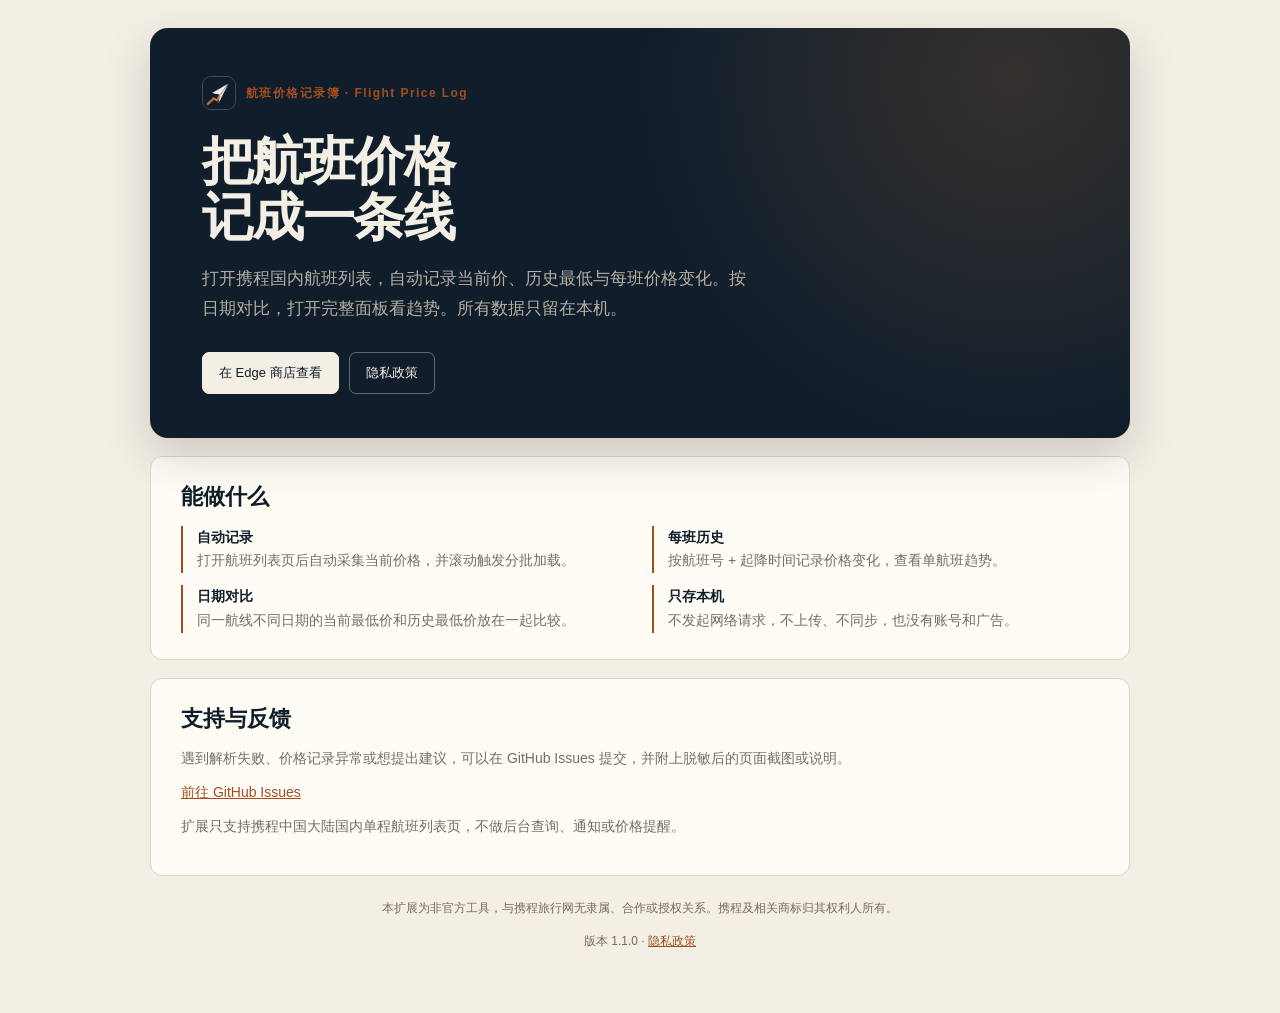
==== docs/index.html @ 9f441689 "docs: 增加产品落地页与商店促销磁贴 - 新增 GitHub Pages 产品页，修复 Partner Center 网站与支持 URL - 新增 1400×560 大型促销磁贴和 440×280" ====
<!DOCTYPE html>
<html lang="zh-CN">
<head>
  <meta charset="utf-8">
  <meta name="viewport" content="width=device-width, initial-scale=1">
  <title>航班价格记录簿 · Flight Price Log</title>
  <meta name="description" content="在携程国内航班列表页记录机票价格，按航班查看历史趋势与日期对比。数据只保存在本机。">
  <style>
    :root {
      color-scheme: light;
      --ink: #101e2b;
      --paper: #f4efe4;
      --surface: #fffcf5;
      --muted: #756d61;
      --copper: #a34d1f;
      --border: #ded5c6;
      --serif: "Songti SC", "STSong", "SimSun", "Noto Serif SC", Georgia, serif;
    }
    * { box-sizing: border-box; }
    html, body { margin: 0; }
    body {
      color: var(--ink);
      font: 16px/1.7 "Microsoft YaHei UI", "Microsoft YaHei", "PingFang SC", sans-serif;
      background: var(--paper);
    }
    main { width: min(980px, calc(100% - 40px)); margin: 0 auto; padding: 28px 0 48px; }
    .hero {
      position: relative;
      overflow: hidden;
      padding: 48px 52px 44px;
      color: var(--paper);
      background:
        radial-gradient(circle at 88% 12%, rgba(201, 123, 60, 0.2), transparent 40%),
        var(--ink);
      border-radius: 18px;
      box-shadow: 0 18px 48px rgba(16, 30, 43, 0.18);
    }
    .brand {
      display: flex;
      align-items: center;
      gap: 10px;
      color: var(--copper);
      font-size: 12px;
      font-weight: 600;
      letter-spacing: 0.12em;
    }
    .brand img {
      width: 34px;
      height: 34px;
      border: 1px solid rgba(244, 239, 228, 0.22);
      border-radius: 9px;
    }
    h1 {
      margin: 24px 0 0;
      font-family: var(--serif);
      font-size: 52px;
      line-height: 1.08;
      letter-spacing: -0.03em;
    }
    .lede {
      max-width: 560px;
      margin: 18px 0 0;
      color: #b6afa2;
      font-size: 17px;
      line-height: 1.75;
    }
    .actions {
      display: flex;
      flex-wrap: wrap;
      gap: 10px;
      margin-top: 28px;
    }
    .button {
      display: inline-block;
      padding: 9px 16px;
      color: var(--paper);
      font-size: 13px;
      text-decoration: none;
      border: 1px solid rgba(244, 239, 228, 0.35);
      border-radius: 7px;
    }
    .button.primary {
      color: var(--ink);
      background: var(--paper);
      border-color: var(--paper);
    }
    .button:hover { border-color: var(--copper); }
    .button.primary:hover { background: #fff; }
    section {
      margin-top: 18px;
      padding: 26px 30px;
      background: var(--surface);
      border: 1px solid var(--border);
      border-radius: 12px;
    }
    h2 {
      margin: 0 0 14px;
      font-family: var(--serif);
      font-size: 22px;
      line-height: 1.3;
    }
    .features {
      display: grid;
      grid-template-columns: repeat(2, minmax(0, 1fr));
      gap: 12px 24px;
      margin: 0;
      padding: 0;
      list-style: none;
    }
    .features li {
      padding-left: 14px;
      border-left: 2px solid var(--copper);
      color: var(--muted);
      font-size: 14px;
    }
    .features strong { display: block; color: var(--ink); font-weight: 600; }
    .support a, .footer a { color: var(--copper); }
    .support p { margin: 0 0 10px; color: var(--muted); font-size: 14px; }
    .footer {
      margin-top: 22px;
      color: var(--muted);
      font-size: 12px;
      line-height: 1.8;
      text-align: center;
    }
    @media (max-width: 680px) {
      main { width: calc(100% - 24px); padding-top: 14px; }
      .hero { padding: 30px 24px 28px; border-radius: 12px; }
      h1 { font-size: 36px; }
      .lede { font-size: 15px; }
      section { padding: 20px 18px; }
      .features { grid-template-columns: 1fr; }
    }
  </style>
</head>
<body>
  <main>
    <header class="hero">
      <div class="brand">
        <img src="logo-300.png" alt="">
        <span>航班价格记录簿 · Flight Price Log</span>
      </div>
      <h1>把航班价格<br>记成一条线</h1>
      <p class="lede">打开携程国内航班列表，自动记录当前价、历史最低与每班价格变化。按日期对比，打开完整面板看趋势。所有数据只留在本机。</p>
      <div class="actions">
        <a class="button primary" href="https://microsoftedge.microsoft.com/addons/detail/%E8%88%AA%E7%8F%AD%E4%BB%B7%E6%A0%BC%E8%AE%B0%E5%BD%95%E7%B0%BF/ibphaihbohdipkbndhoniehhemfkojhe" target="_blank" rel="noopener noreferrer">在 Edge 商店查看</a>
        <a class="button" href="privacy-policy.html">隐私政策</a>
      </div>
    </header>

    <section aria-labelledby="features-title">
      <h2 id="features-title">能做什么</h2>
      <ul class="features">
        <li><strong>自动记录</strong>打开航班列表页后自动采集当前价格，并滚动触发分批加载。</li>
        <li><strong>每班历史</strong>按航班号 + 起降时间记录价格变化，查看单航班趋势。</li>
        <li><strong>日期对比</strong>同一航线不同日期的当前最低价和历史最低价放在一起比较。</li>
        <li><strong>只存本机</strong>不发起网络请求，不上传、不同步，也没有账号和广告。</li>
      </ul>
    </section>

    <section id="support" class="support" aria-labelledby="support-title">
      <h2 id="support-title">支持与反馈</h2>
      <p>遇到解析失败、价格记录异常或想提出建议，可以在 GitHub Issues 提交，并附上脱敏后的页面截图或说明。</p>
      <p><a href="https://github.com/akinixy/flight-price-log/issues" target="_blank" rel="noopener noreferrer">前往 GitHub Issues</a></p>
      <p>扩展只支持携程中国大陆国内单程航班列表页，不做后台查询、通知或价格提醒。</p>
    </section>

    <footer class="footer">
      <p>本扩展为非官方工具，与携程旅行网无隶属、合作或授权关系。携程及相关商标归其权利人所有。</p>
      <p>版本 1.1.0 · <a href="privacy-policy.html">隐私政策</a></p>
    </footer>
  </main>
</body>
</html>
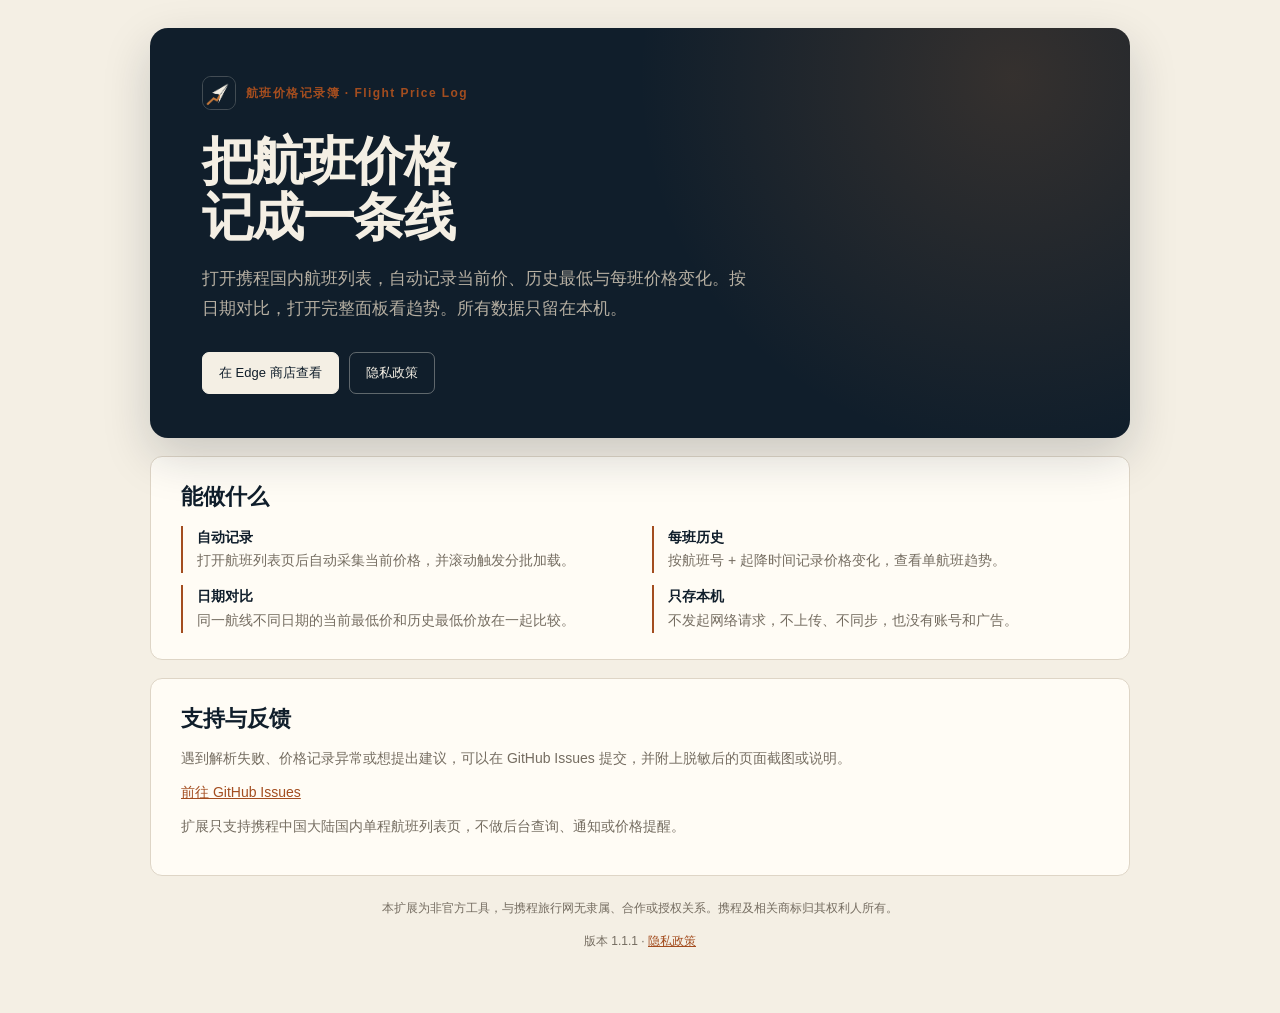
==== commit 6412e648: "chore(release): 发布 1.1.1 - manifest 升到 1.1.1，CHANGELOG 把自动采集放慢的改动记为 1.1.1 - README、产品页和商店资料同步版本号与包名 " ====
--- a/docs/index.html
+++ b/docs/index.html
@@ -167,7 +167,7 @@
 
     <footer class="footer">
       <p>本扩展为非官方工具，与携程旅行网无隶属、合作或授权关系。携程及相关商标归其权利人所有。</p>
-      <p>版本 1.1.0 · <a href="privacy-policy.html">隐私政策</a></p>
+      <p>版本 1.1.1 · <a href="privacy-policy.html">隐私政策</a></p>
     </footer>
   </main>
 </body>
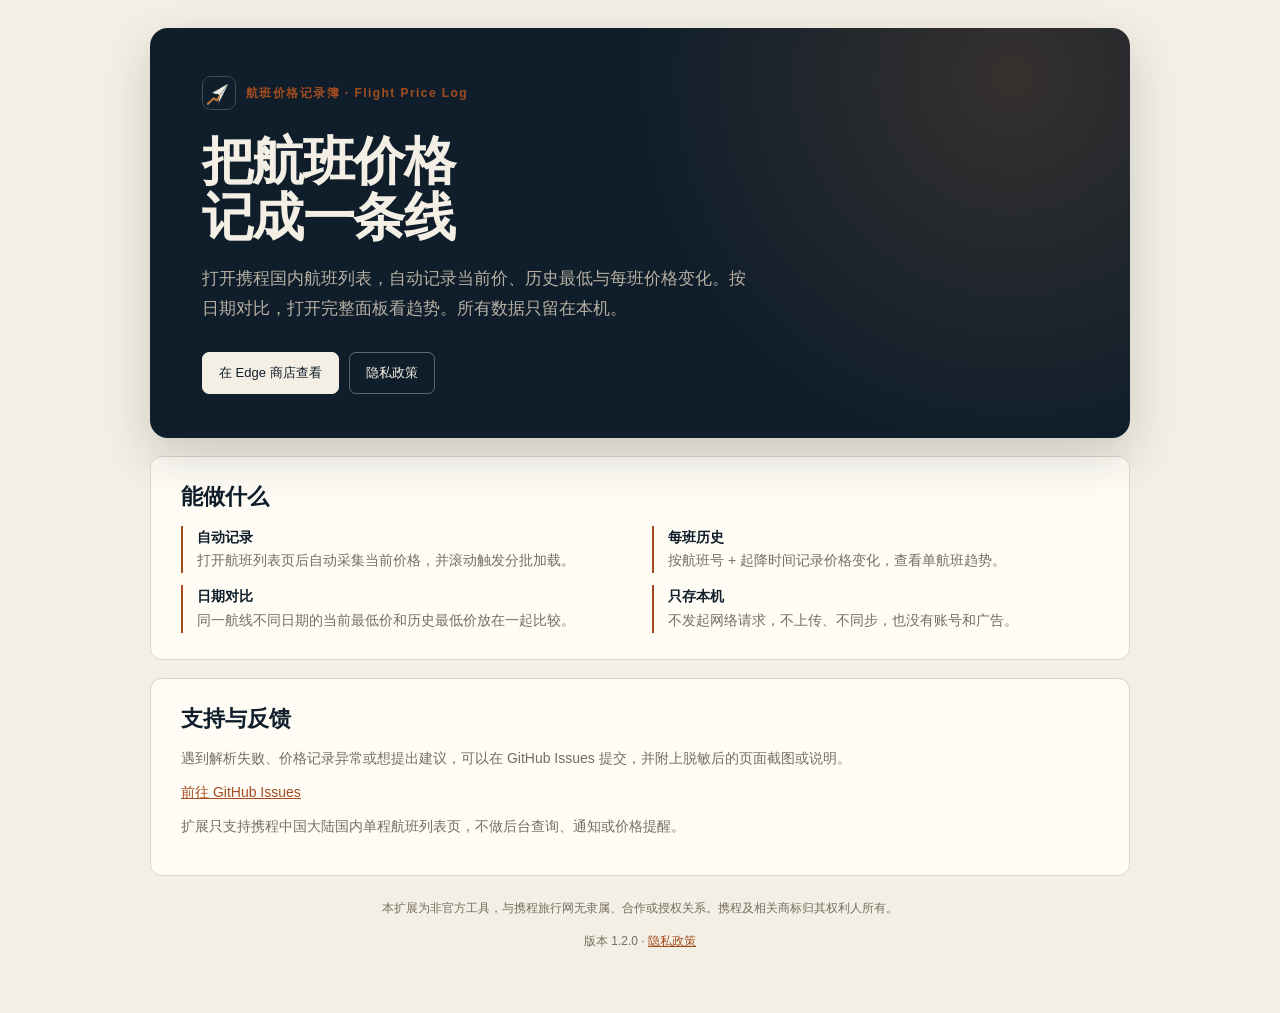
==== commit 4706cb29: "chore(release): 发布 1.2.0 弹窗按航线分组，每张日期卡片带「再查一次」直达链接。  - manifest 版本升到 1.2.0，CHANGELOG 将本次弹窗改动归入 1.2.0" ====
--- a/docs/index.html
+++ b/docs/index.html
@@ -167,7 +167,7 @@
 
     <footer class="footer">
       <p>本扩展为非官方工具，与携程旅行网无隶属、合作或授权关系。携程及相关商标归其权利人所有。</p>
-      <p>版本 1.1.1 · <a href="privacy-policy.html">隐私政策</a></p>
+      <p>版本 1.2.0 · <a href="privacy-policy.html">隐私政策</a></p>
     </footer>
   </main>
 </body>
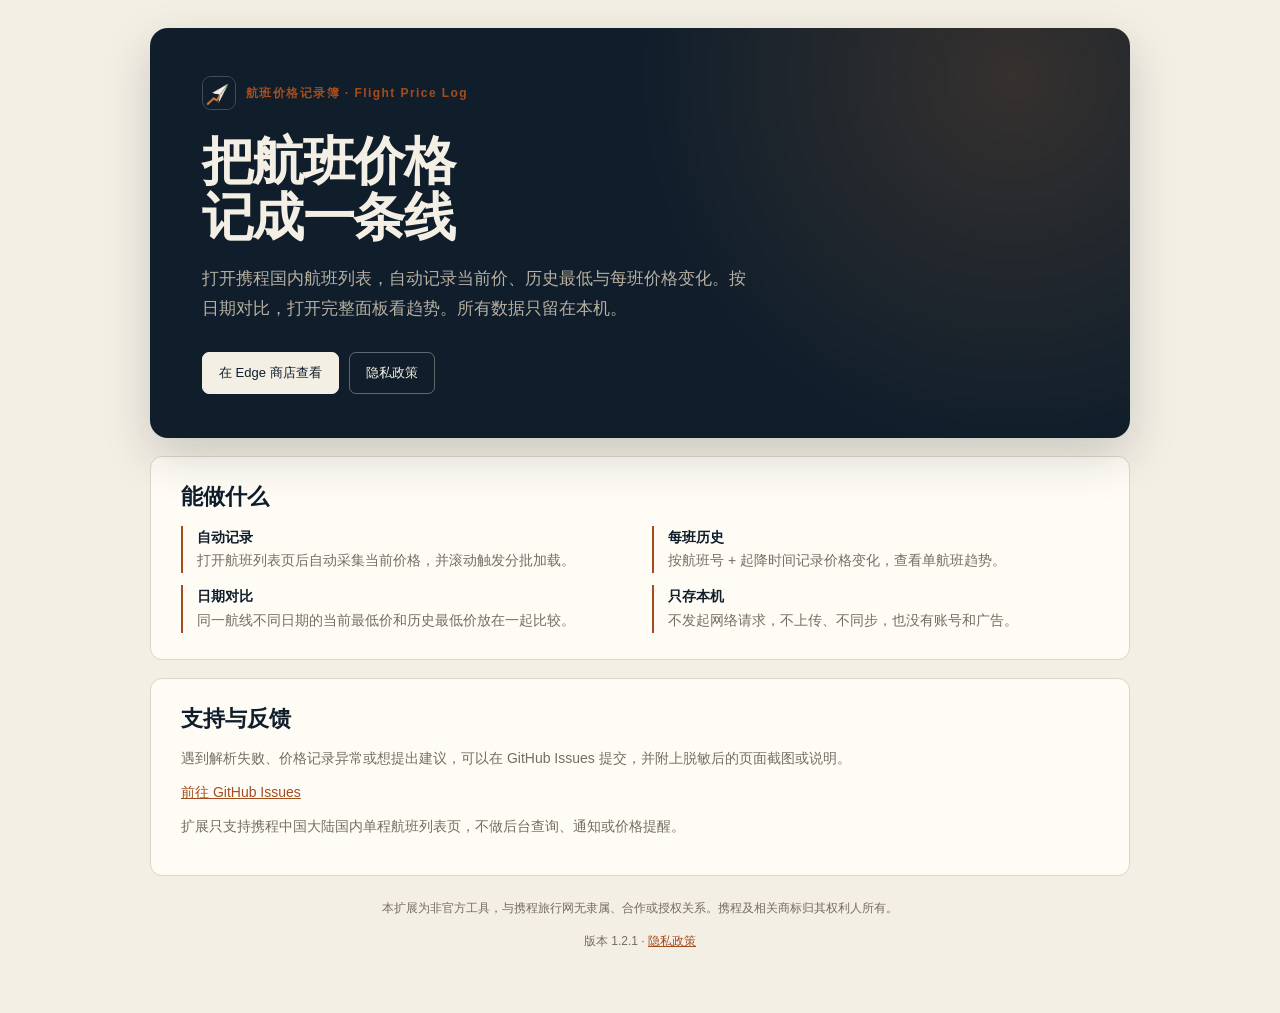
==== commit 1405c5a3: "chore(release): 发布 1.2.1 全项目复检后的修复版本：数据正确性、导入安全、可访问性与测试补齐。  - manifest 版本升到 1.2.1，CHANGELOG 将「未发布」归入" ====
--- a/docs/index.html
+++ b/docs/index.html
@@ -167,7 +167,7 @@
 
     <footer class="footer">
       <p>本扩展为非官方工具，与携程旅行网无隶属、合作或授权关系。携程及相关商标归其权利人所有。</p>
-      <p>版本 1.2.0 · <a href="privacy-policy.html">隐私政策</a></p>
+      <p>版本 1.2.1 · <a href="privacy-policy.html">隐私政策</a></p>
     </footer>
   </main>
 </body>
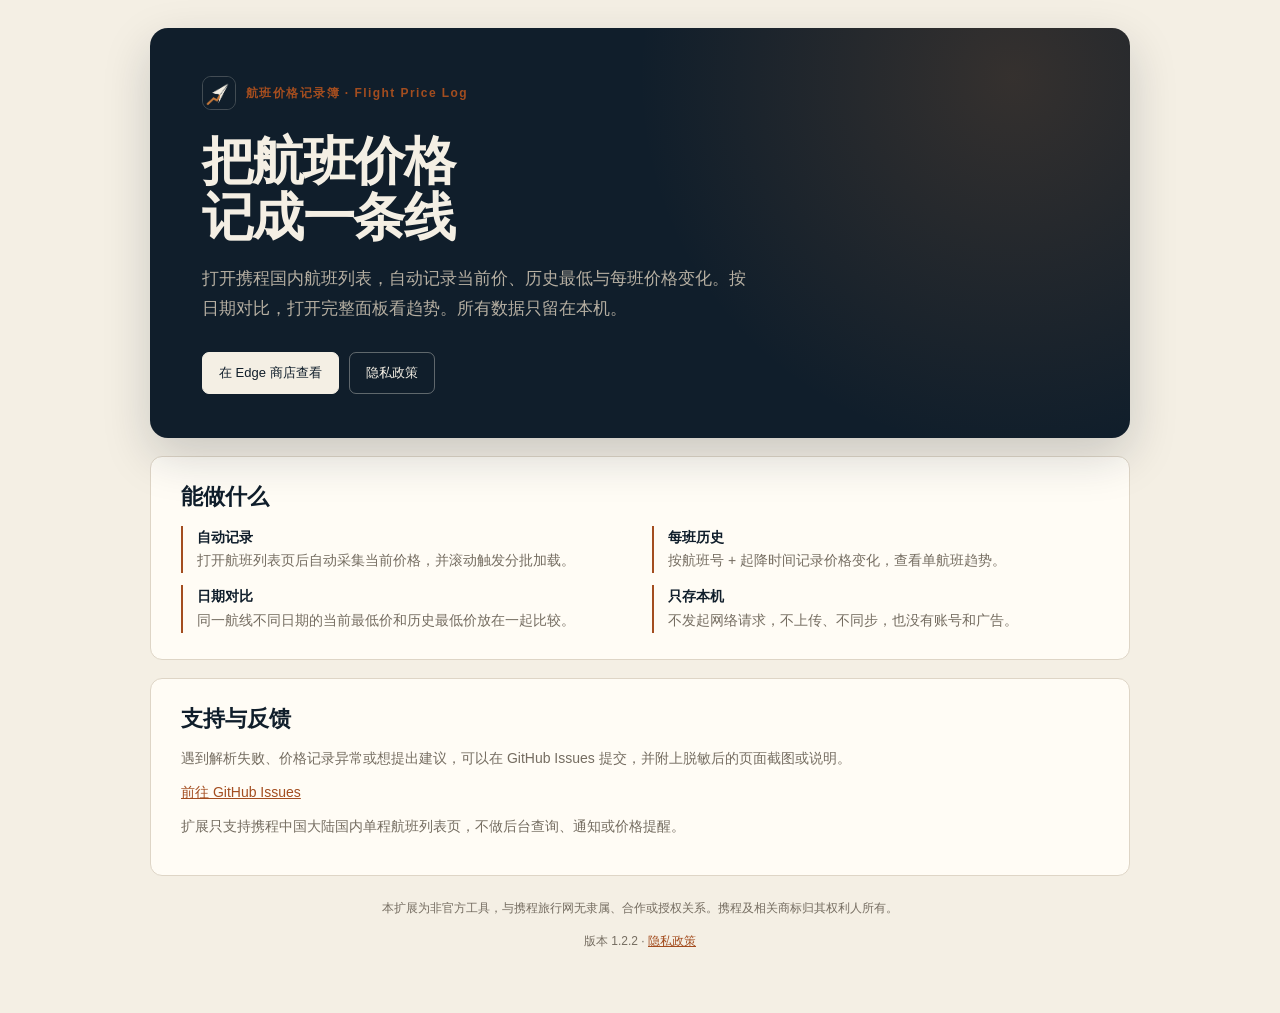
==== commit b10f061e: "chore(release): 发布 1.2.2 - 自动采集改为一次连续平滑滚动，底部等待新批次，停滚后观察延迟加载并补采一轮 - 步进间隔 400ms，中段快进，只在到达底部后计空闲 - 控制台增" ====
--- a/docs/index.html
+++ b/docs/index.html
@@ -167,7 +167,7 @@
 
     <footer class="footer">
       <p>本扩展为非官方工具，与携程旅行网无隶属、合作或授权关系。携程及相关商标归其权利人所有。</p>
-      <p>版本 1.2.1 · <a href="privacy-policy.html">隐私政策</a></p>
+      <p>版本 1.2.2 · <a href="privacy-policy.html">隐私政策</a></p>
     </footer>
   </main>
 </body>
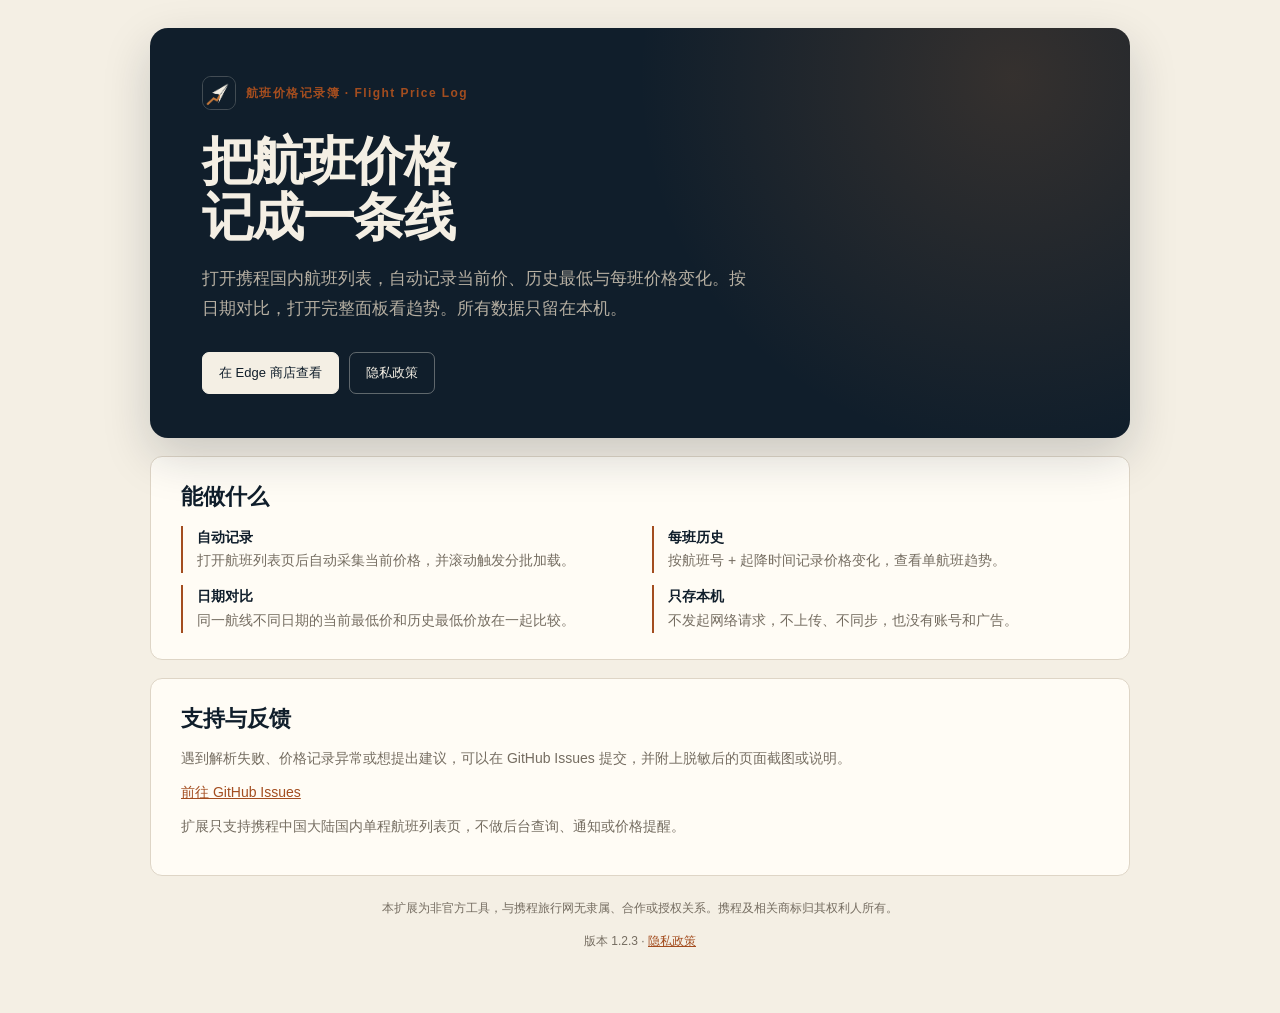
==== commit 1ec0c082: "chore(release): 发布 1.2.3 自动采集改为连续匀速滚动，消除分段停顿。  Co-Authored-By: Claude Sonnet 5 <noreply@anthropic.co" ====
--- a/docs/index.html
+++ b/docs/index.html
@@ -167,7 +167,7 @@
 
     <footer class="footer">
       <p>本扩展为非官方工具，与携程旅行网无隶属、合作或授权关系。携程及相关商标归其权利人所有。</p>
-      <p>版本 1.2.2 · <a href="privacy-policy.html">隐私政策</a></p>
+      <p>版本 1.2.3 · <a href="privacy-policy.html">隐私政策</a></p>
     </footer>
   </main>
 </body>
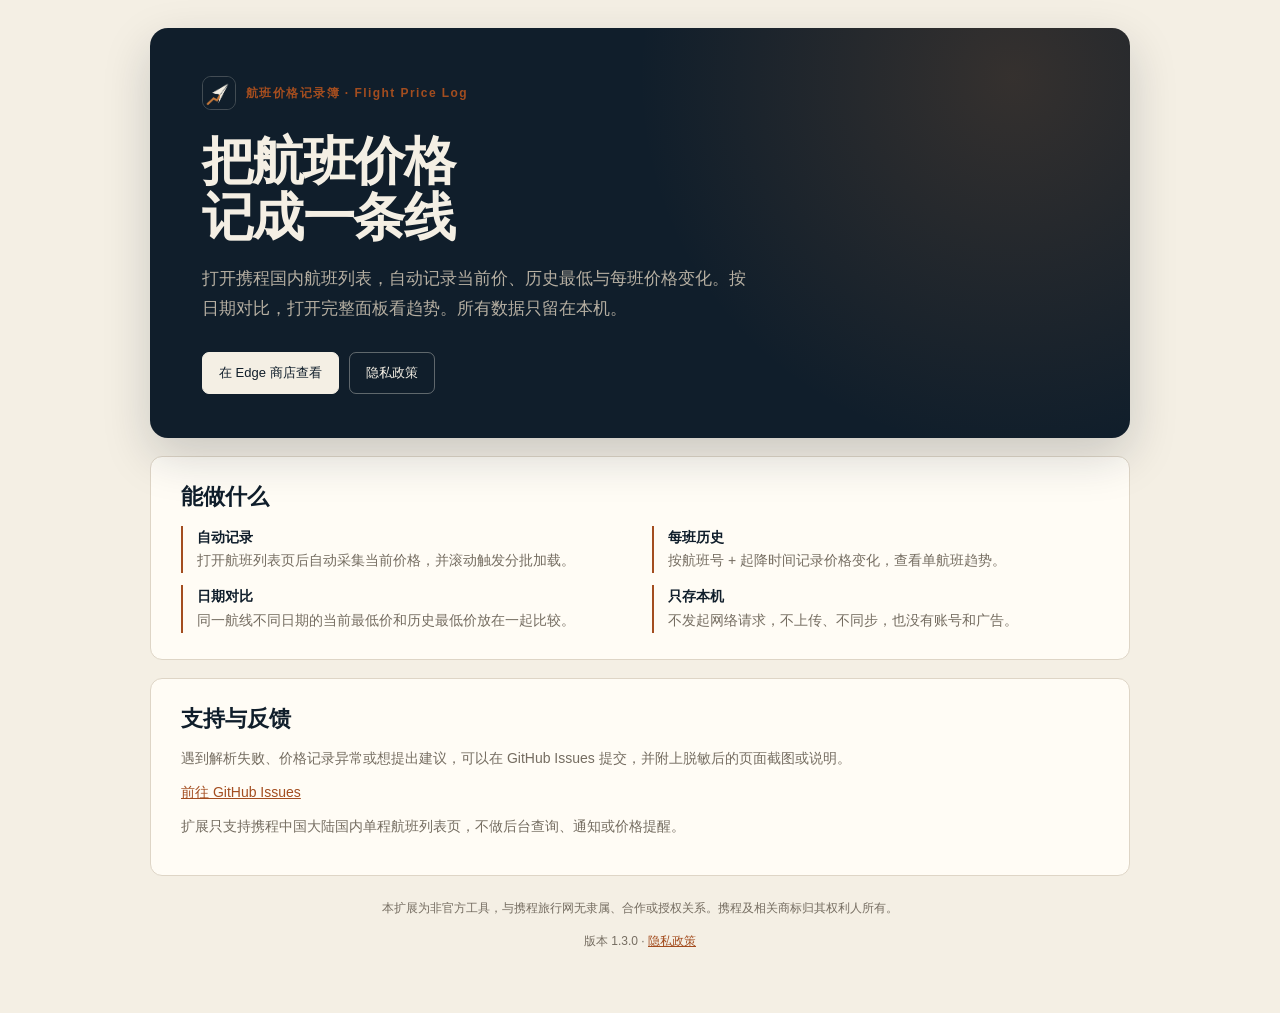
==== commit bc10b536: "chore(release): 发布 1.3.0 新增 HTML 报告导出，缩短采集底部等待。  Co-Authored-By: Claude Sonnet 5 <noreply@anthropic." ====
--- a/docs/index.html
+++ b/docs/index.html
@@ -167,7 +167,7 @@
 
     <footer class="footer">
       <p>本扩展为非官方工具，与携程旅行网无隶属、合作或授权关系。携程及相关商标归其权利人所有。</p>
-      <p>版本 1.2.3 · <a href="privacy-policy.html">隐私政策</a></p>
+      <p>版本 1.3.0 · <a href="privacy-policy.html">隐私政策</a></p>
     </footer>
   </main>
 </body>
